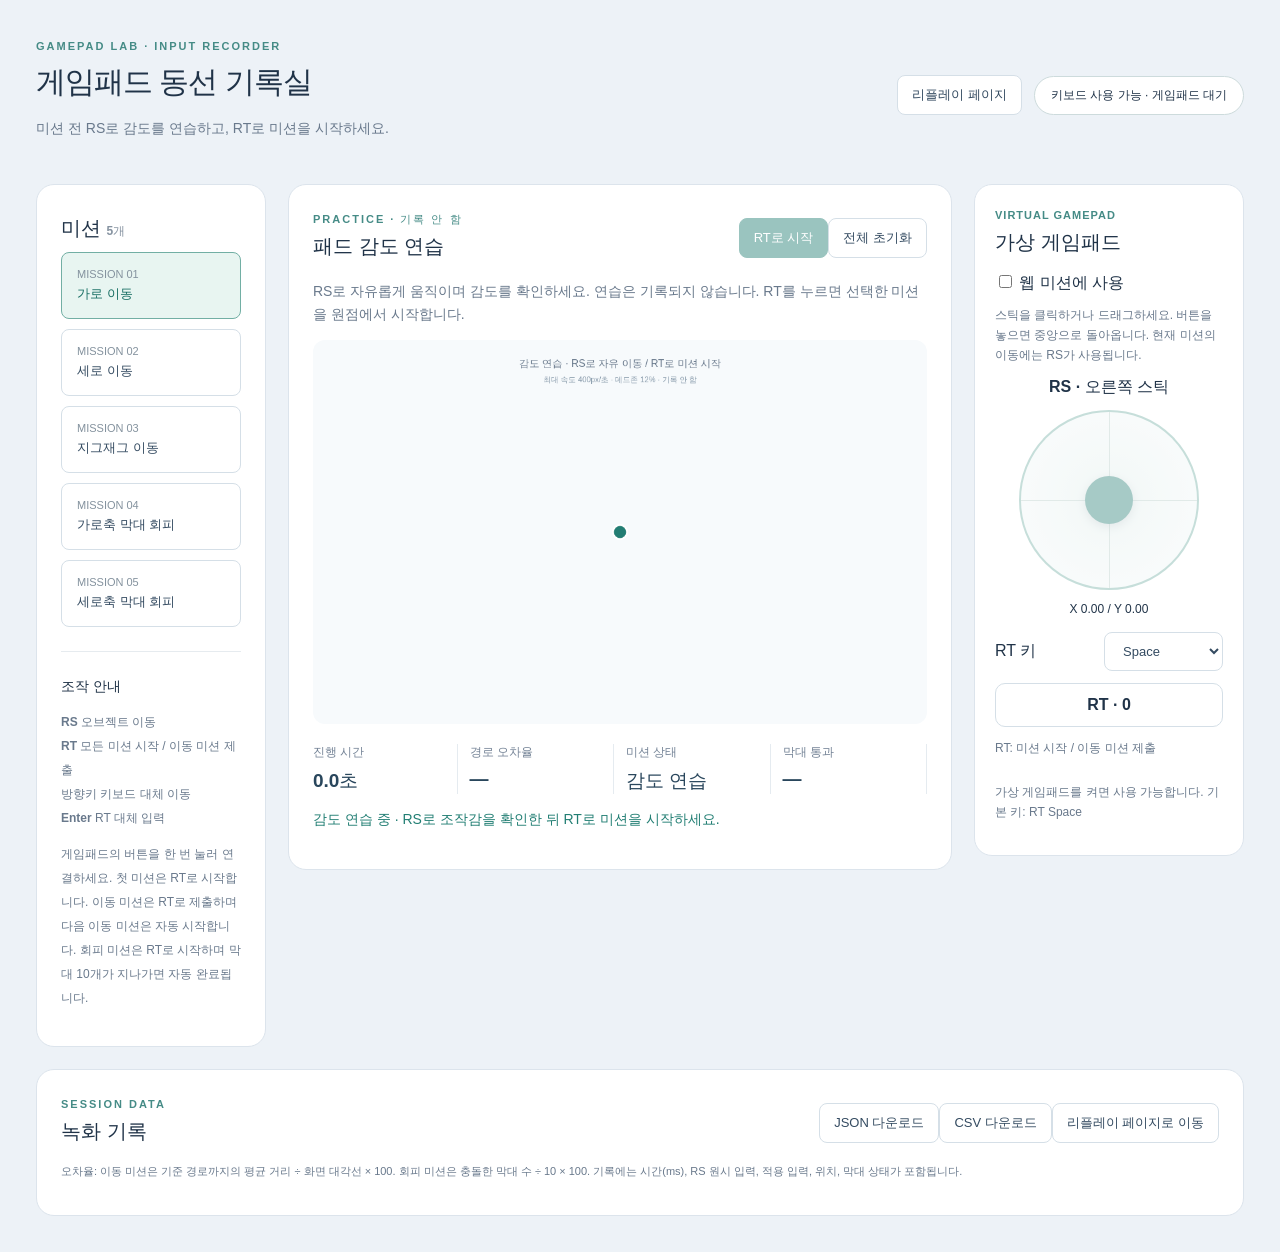
==== index.html @ 63eb8545 "Add web gamepad mission recorder and input replay" ====
<!doctype html>
<html lang="ko"><head><meta charset="UTF-8"><meta name="viewport" content="width=device-width,initial-scale=1"><title>게임패드 동선 기록실</title><link rel="stylesheet" href="style.css"></head>
<body><main><header><div><span class="eyebrow">GAMEPAD LAB · INPUT RECORDER</span><h1>게임패드 동선 기록실</h1><p>미션 전 RS로 감도를 연습하고, RT로 미션을 시작하세요.</p></div><div class="header-actions"><a class="button" href="replay.html">리플레이 페이지</a><span id="connection" class="badge">게임패드 연결 대기</span></div></header>
<div class="layout"><aside><h2>미션 <small>5개</small></h2><div id="missions"></div><div class="instructions"><h3>조작 안내</h3><p><b>RS</b> 오브젝트 이동<br><b>RT</b> 모든 미션 시작 / 이동 미션 제출<br><b>방향키</b> 키보드 대체 이동<br><b>Enter</b> RT 대체 입력</p><p>게임패드의 버튼을 한 번 눌러 연결하세요. 첫 미션은 RT로 시작합니다. 이동 미션은 RT로 제출하며 다음 이동 미션은 자동 시작합니다. 회피 미션은 RT로 시작하며 막대 10개가 지나가면 자동 완료됩니다.</p></div></aside>
<section class="workspace"><div class="toolbar"><div><span id="mode" class="eyebrow">LIVE SESSION</span><h2 id="title">가로 이동</h2></div><div><button id="start" class="primary" disabled>RT로 시작</button><button id="reset">전체 초기화</button></div></div><p id="description"></p><canvas id="canvas" width="960" height="600" aria-label="미션 조작 화면"></canvas><div class="stats"><div>진행 시간<strong id="elapsed">0.0초</strong></div><div>경로 오차율<strong id="error">—</strong></div><div>미션 상태<strong id="status">시작 대기</strong></div><div>막대 통과<strong id="bars">—</strong></div></div><p id="notice" role="status">RT를 누르면 원점에서 미션과 기록이 시작됩니다.</p></section><section class="virtual-panel"><div class="toolbar"><div><span class="eyebrow">VIRTUAL GAMEPAD</span><h2>가상 게임패드</h2></div><label><input id="virtualEnabled" type="checkbox"> 웹 미션에 사용</label></div><p>스틱을 클릭하거나 드래그하세요. 버튼을 놓으면 중앙으로 돌아옵니다. 현재 미션의 이동에는 RS가 사용됩니다.</p><div class="virtual-controls"><div class="trigger-group"><label>RT 키 <select id="rtKey" aria-label="RT 키"></select></label><div id="rtIndicator" class="trigger-indicator">RT · 0</div><p>RT: 미션 시작 / 이동 미션 제출</p></div><div class="stick-group"><strong>RS · 오른쪽 스틱</strong><div id="rsStick" class="stick" aria-label="오른쪽 스틱"><span class="stick-knob"></span></div><output id="rsValue">X 0.00 / Y 0.00</output></div></div><p id="virtualHint" role="status">가상 게임패드를 켜면 사용 가능합니다. 기본 키: RT Space</p></section></div>
<section id="completion" class="results completion" hidden><h2>전체 미션 녹화 완료</h2><p>완료된 기록을 저장하거나 입력과 동선을 리플레이하세요.</p><button id="downloadCompleted" class="primary">즉시 JSON 다운로드</button> <button id="replayCompleted">리플레이 페이지로 이동</button></section><section class="results"><div class="toolbar"><div><span class="eyebrow">SESSION DATA</span><h2>녹화 기록</h2></div><div><button id="download">JSON 다운로드</button><button id="csv">CSV 다운로드</button><button id="openReplay">리플레이 페이지로 이동</button></div></div><div id="resultList"></div><p class="footnote">오차율: 이동 미션은 기준 경로까지의 평균 거리 ÷ 화면 대각선 × 100. 회피 미션은 충돌한 막대 수 ÷ 10 × 100. 기록에는 시간(ms), RS 원시 입력, 적용 입력, 위치, 막대 상태가 포함됩니다.</p></section></main><script src="virtual-gamepad.js"></script><script src="gamepad-core.js"></script><script src="mission-renderer.js"></script><script src="session-store.js"></script><script src="app.js"></script></body></html>
---- style.css ----
:root{font-family:Inter,'Segoe UI',sans-serif;color:#203348;background:#edf2f7;font-synthesis:none}*{box-sizing:border-box}body{margin:0}main{max-width:1400px;margin:auto;padding:36px}header,.toolbar{display:flex;align-items:center;justify-content:space-between;gap:18px}header{margin-bottom:30px}h1{font-size:30px;letter-spacing:-1px;margin:8px 0}h2{font-size:20px;margin:6px 0}h3{font-size:14px}p{color:#69798c;line-height:1.65;font-size:14px}.eyebrow{font-size:11px;font-weight:700;letter-spacing:2px;color:#458b86}.badge{border:1px solid #cddbdc;border-radius:24px;padding:10px 16px;font-size:12px;background:white}.layout{display:grid;grid-template-columns:250px 1fr;gap:22px}aside,.workspace,.results{background:white;border:1px solid #dce4ec;border-radius:18px;padding:24px}small{font-size:12px;color:#8592a0}button,.button,select{border:1px solid #d5dfe7;background:white;color:#344b61;padding:10px 14px;border-radius:8px;cursor:pointer;font:inherit;font-size:13px;display:inline-block}button:hover,.button:hover{background:#eff6f5}button:disabled{opacity:.45;cursor:default}.primary{background:#217e73;color:white;border-color:#217e73}.mission{display:block;width:100%;text-align:left;margin-top:10px;padding:15px}.mission.active{background:#e8f5f1;border-color:#72afa4;color:#176e63}.mission span{display:block;font-size:11px;color:#84929e;margin-bottom:5px}.instructions{border-top:1px solid #e6ebef;margin-top:24px;padding-top:12px}.instructions p{font-size:12px;line-height:2}canvas{width:100%;display:block;border-radius:12px;background:#f7fafc;touch-action:none}.stats{display:grid;grid-template-columns:repeat(4,1fr);gap:12px;margin-top:20px}.stats div{font-size:12px;color:#748396;border-right:1px solid #e5ebf0}.stats strong{display:block;margin-top:7px;font-size:19px;color:#29465c}#notice{min-height:23px;color:#217e73}.results{margin-top:22px}.player{display:flex;align-items:center;gap:8px;flex-wrap:wrap;border-top:1px solid #e5ebf0;padding-top:20px;margin-top:16px}#seek{flex:1;min-width:130px;accent-color:#217e73}output{font-size:12px;min-width:105px}.result{display:flex;gap:18px;justify-content:space-between;padding:12px 0;border-bottom:1px solid #edf1f5;font-size:13px}.footnote{font-size:11px}button:focus-visible,.button:focus-visible{outline:3px solid #7ec8ba}@media(max-width:850px){main{padding:16px}.layout{grid-template-columns:1fr}#missions{display:flex;gap:6px;flex-wrap:wrap}.mission{width:auto;flex:1;min-width:125px}.instructions{display:none}header,.toolbar{flex-wrap:wrap}.stats strong{font-size:15px}.workspace{padding:16px}h1{font-size:25px}}
.virtual-panel{margin-top:22px;background:white;border:1px solid #dce4ec;border-radius:18px;padding:24px}.virtual-controls{display:flex;justify-content:center;align-items:center;gap:60px;flex-wrap:wrap}.stick-group{text-align:center}.stick{position:relative;width:180px;height:180px;margin:16px auto;border:2px solid #72afa4;border-radius:50%;background:radial-gradient(circle,#e0eeeb,#f7fafc);touch-action:none;cursor:crosshair;user-select:none}.stick:before,.stick:after{content:'';position:absolute;background:#b5ccc8}.stick:before{width:1px;height:100%;left:50%}.stick:after{height:1px;width:100%;top:50%}.stick-knob{position:absolute;left:calc(50% - 24px);top:calc(50% - 24px);width:48px;height:48px;border-radius:50%;background:#237d73;box-shadow:0 3px 10px #20334833;z-index:1;pointer-events:none}.stick.disabled{opacity:.4;cursor:default}.trigger-indicator{padding:18px;margin-top:12px;border:1px solid #d5dfe7;border-radius:10px;text-align:center;font-weight:700}.trigger-indicator.pressed{background:#217e73;color:white}.virtual-panel input{accent-color:#217e73}.stick-group output{display:block}
/* Keep virtual controls beside the mission while scrolling. */
main{max-width:1760px}.layout{grid-template-columns:230px minmax(0,1fr) 270px;align-items:start}.workspace{min-width:0}.virtual-panel{margin-top:0;position:sticky;top:20px;padding:20px}.virtual-panel .toolbar{align-items:flex-start;flex-direction:column;gap:10px}.virtual-panel .virtual-controls{flex-direction:column-reverse;gap:16px}.virtual-panel .trigger-group{width:100%}.virtual-panel .trigger-group label{display:flex;align-items:center;justify-content:space-between;gap:12px}.virtual-panel p{font-size:12px}.virtual-panel .stick{margin:12px auto}.virtual-panel .trigger-indicator{padding:12px}.virtual-panel .eyebrow{letter-spacing:1px}@media(max-width:1150px){main{padding:20px}.layout{grid-template-columns:minmax(0,1fr) 250px}.layout>aside{grid-column:1 / -1}#missions{display:flex;gap:6px;flex-wrap:wrap}.mission{width:auto;flex:1;min-width:125px}.instructions{display:none}}@media(max-width:760px){main{padding:16px}.layout{grid-template-columns:minmax(0,1fr)}.virtual-panel{position:static}.virtual-panel .virtual-controls{flex-direction:row;gap:24px}.virtual-panel .trigger-group{width:auto}.virtual-panel .toolbar{flex-direction:row;align-items:center}}
[hidden]{display:none!important}.completion{border-color:#72afa4;background:#e8f5f1}.button{text-decoration:none}.replay-page .layout{grid-template-columns:minmax(0,1fr) 270px}.replay-stick{cursor:default}.replay-page main{max-width:1450px}@media(max-width:760px){.replay-page .layout{grid-template-columns:minmax(0,1fr)}}
.stick:before{top:0}.stick:after{left:0}

.header-actions{display:flex;align-items:center;gap:12px;flex-wrap:wrap}
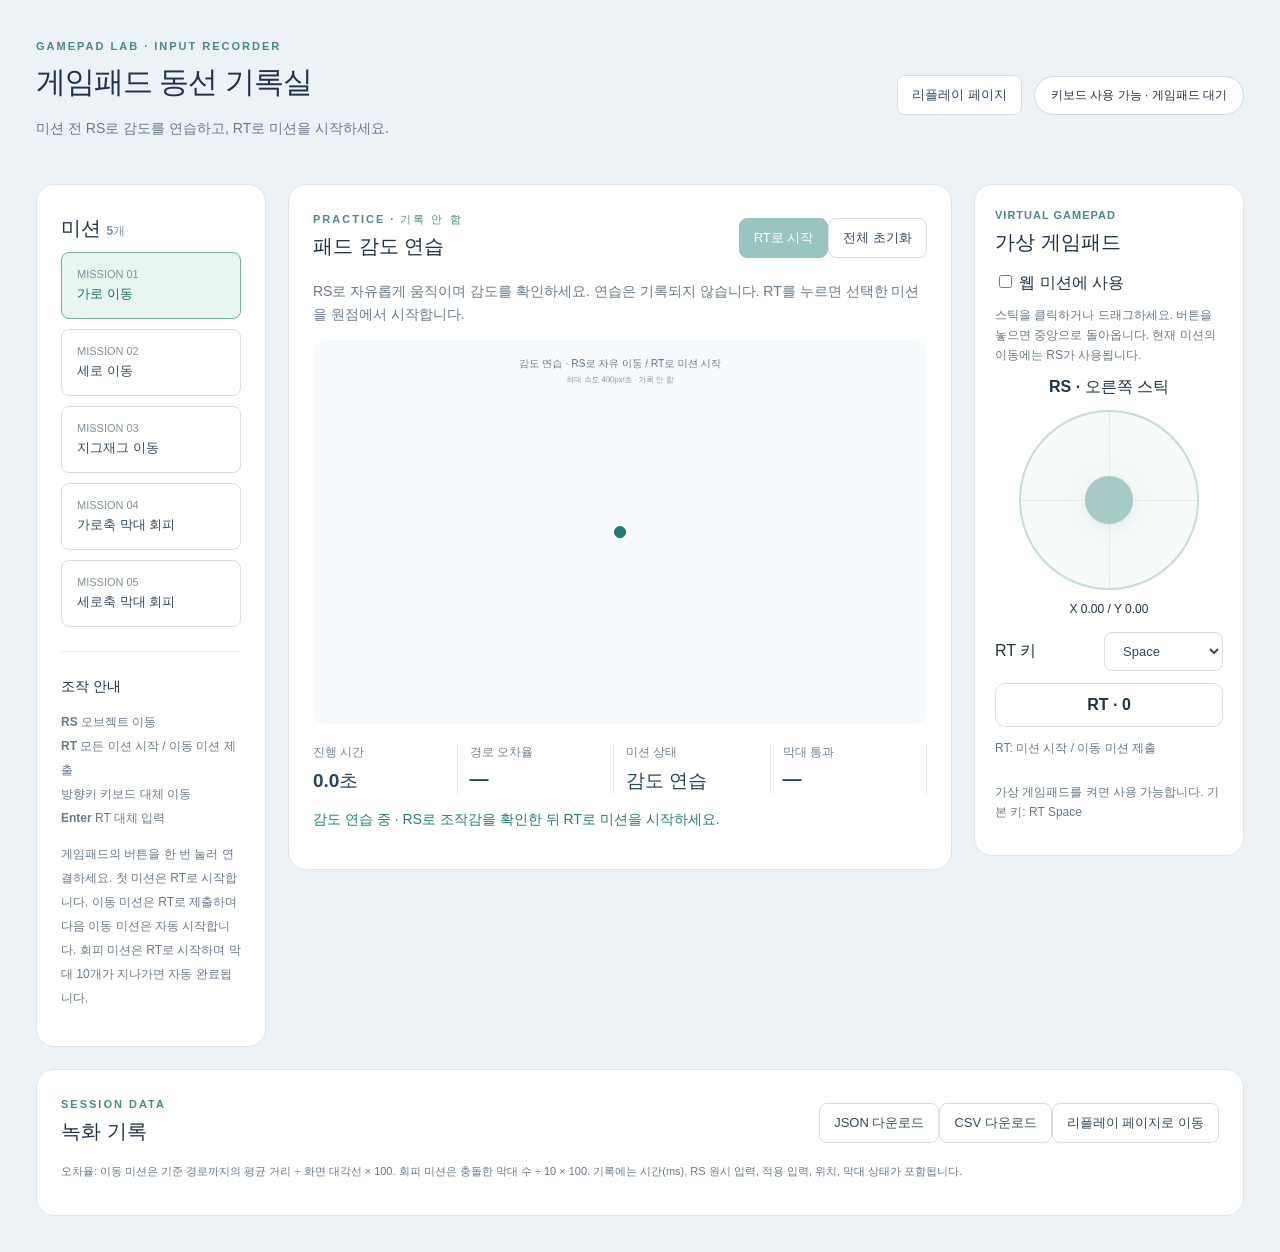
==== commit c4bfb8a9: "Refresh script cache after removing deadzone" ====
--- a/index.html
+++ b/index.html
@@ -3,4 +3,4 @@
 <body><main><header><div><span class="eyebrow">GAMEPAD LAB · INPUT RECORDER</span><h1>게임패드 동선 기록실</h1><p>미션 전 RS로 감도를 연습하고, RT로 미션을 시작하세요.</p></div><div class="header-actions"><a class="button" href="replay.html">리플레이 페이지</a><span id="connection" class="badge">게임패드 연결 대기</span></div></header>
 <div class="layout"><aside><h2>미션 <small>5개</small></h2><div id="missions"></div><div class="instructions"><h3>조작 안내</h3><p><b>RS</b> 오브젝트 이동<br><b>RT</b> 모든 미션 시작 / 이동 미션 제출<br><b>방향키</b> 키보드 대체 이동<br><b>Enter</b> RT 대체 입력</p><p>게임패드의 버튼을 한 번 눌러 연결하세요. 첫 미션은 RT로 시작합니다. 이동 미션은 RT로 제출하며 다음 이동 미션은 자동 시작합니다. 회피 미션은 RT로 시작하며 막대 10개가 지나가면 자동 완료됩니다.</p></div></aside>
 <section class="workspace"><div class="toolbar"><div><span id="mode" class="eyebrow">LIVE SESSION</span><h2 id="title">가로 이동</h2></div><div><button id="start" class="primary" disabled>RT로 시작</button><button id="reset">전체 초기화</button></div></div><p id="description"></p><canvas id="canvas" width="960" height="600" aria-label="미션 조작 화면"></canvas><div class="stats"><div>진행 시간<strong id="elapsed">0.0초</strong></div><div>경로 오차율<strong id="error">—</strong></div><div>미션 상태<strong id="status">시작 대기</strong></div><div>막대 통과<strong id="bars">—</strong></div></div><p id="notice" role="status">RT를 누르면 원점에서 미션과 기록이 시작됩니다.</p></section><section class="virtual-panel"><div class="toolbar"><div><span class="eyebrow">VIRTUAL GAMEPAD</span><h2>가상 게임패드</h2></div><label><input id="virtualEnabled" type="checkbox"> 웹 미션에 사용</label></div><p>스틱을 클릭하거나 드래그하세요. 버튼을 놓으면 중앙으로 돌아옵니다. 현재 미션의 이동에는 RS가 사용됩니다.</p><div class="virtual-controls"><div class="trigger-group"><label>RT 키 <select id="rtKey" aria-label="RT 키"></select></label><div id="rtIndicator" class="trigger-indicator">RT · 0</div><p>RT: 미션 시작 / 이동 미션 제출</p></div><div class="stick-group"><strong>RS · 오른쪽 스틱</strong><div id="rsStick" class="stick" aria-label="오른쪽 스틱"><span class="stick-knob"></span></div><output id="rsValue">X 0.00 / Y 0.00</output></div></div><p id="virtualHint" role="status">가상 게임패드를 켜면 사용 가능합니다. 기본 키: RT Space</p></section></div>
-<section id="completion" class="results completion" hidden><h2>전체 미션 녹화 완료</h2><p>완료된 기록을 저장하거나 입력과 동선을 리플레이하세요.</p><button id="downloadCompleted" class="primary">즉시 JSON 다운로드</button> <button id="replayCompleted">리플레이 페이지로 이동</button></section><section class="results"><div class="toolbar"><div><span class="eyebrow">SESSION DATA</span><h2>녹화 기록</h2></div><div><button id="download">JSON 다운로드</button><button id="csv">CSV 다운로드</button><button id="openReplay">리플레이 페이지로 이동</button></div></div><div id="resultList"></div><p class="footnote">오차율: 이동 미션은 기준 경로까지의 평균 거리 ÷ 화면 대각선 × 100. 회피 미션은 충돌한 막대 수 ÷ 10 × 100. 기록에는 시간(ms), RS 원시 입력, 적용 입력, 위치, 막대 상태가 포함됩니다.</p></section></main><script src="virtual-gamepad.js"></script><script src="gamepad-core.js"></script><script src="mission-renderer.js"></script><script src="session-store.js"></script><script src="app.js"></script></body></html>
+<section id="completion" class="results completion" hidden><h2>전체 미션 녹화 완료</h2><p>완료된 기록을 저장하거나 입력과 동선을 리플레이하세요.</p><button id="downloadCompleted" class="primary">즉시 JSON 다운로드</button> <button id="replayCompleted">리플레이 페이지로 이동</button></section><section class="results"><div class="toolbar"><div><span class="eyebrow">SESSION DATA</span><h2>녹화 기록</h2></div><div><button id="download">JSON 다운로드</button><button id="csv">CSV 다운로드</button><button id="openReplay">리플레이 페이지로 이동</button></div></div><div id="resultList"></div><p class="footnote">오차율: 이동 미션은 기준 경로까지의 평균 거리 ÷ 화면 대각선 × 100. 회피 미션은 충돌한 막대 수 ÷ 10 × 100. 기록에는 시간(ms), RS 원시 입력, 적용 입력, 위치, 막대 상태가 포함됩니다.</p></section></main><script src="virtual-gamepad.js"></script><script src="gamepad-core.js?v=790240b"></script><script src="mission-renderer.js"></script><script src="session-store.js"></script><script src="app.js?v=790240b"></script></body></html>
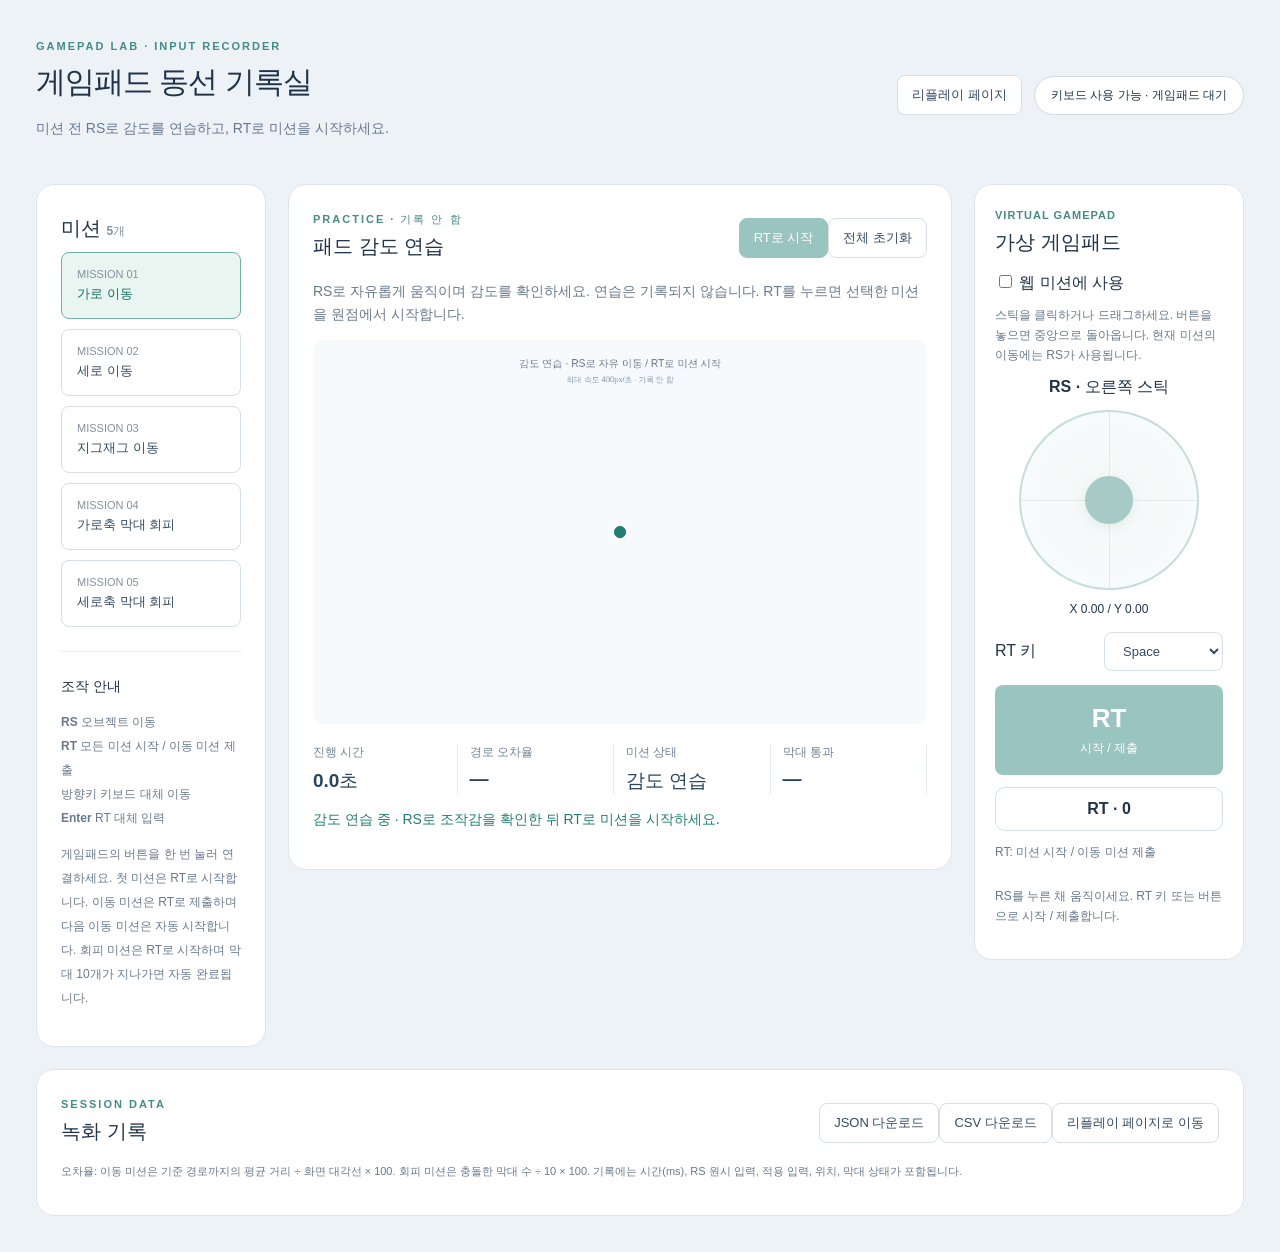
==== commit ffb4d6c5: "Add mobile mission layout and multitouch gamepad controls" ====
--- a/index.html
+++ b/index.html
@@ -1,6 +1,6 @@
 <!doctype html>
-<html lang="ko"><head><meta charset="UTF-8"><meta name="viewport" content="width=device-width,initial-scale=1"><title>게임패드 동선 기록실</title><link rel="stylesheet" href="style.css"></head>
+<html lang="ko"><head><meta charset="UTF-8"><meta name="viewport" content="width=device-width,initial-scale=1,viewport-fit=cover"><title>게임패드 동선 기록실</title><link rel="stylesheet" href="style.css?v=mobile-20261006"></head>
 <body><main><header><div><span class="eyebrow">GAMEPAD LAB · INPUT RECORDER</span><h1>게임패드 동선 기록실</h1><p>미션 전 RS로 감도를 연습하고, RT로 미션을 시작하세요.</p></div><div class="header-actions"><a class="button" href="replay.html">리플레이 페이지</a><span id="connection" class="badge">게임패드 연결 대기</span></div></header>
 <div class="layout"><aside><h2>미션 <small>5개</small></h2><div id="missions"></div><div class="instructions"><h3>조작 안내</h3><p><b>RS</b> 오브젝트 이동<br><b>RT</b> 모든 미션 시작 / 이동 미션 제출<br><b>방향키</b> 키보드 대체 이동<br><b>Enter</b> RT 대체 입력</p><p>게임패드의 버튼을 한 번 눌러 연결하세요. 첫 미션은 RT로 시작합니다. 이동 미션은 RT로 제출하며 다음 이동 미션은 자동 시작합니다. 회피 미션은 RT로 시작하며 막대 10개가 지나가면 자동 완료됩니다.</p></div></aside>
-<section class="workspace"><div class="toolbar"><div><span id="mode" class="eyebrow">LIVE SESSION</span><h2 id="title">가로 이동</h2></div><div><button id="start" class="primary" disabled>RT로 시작</button><button id="reset">전체 초기화</button></div></div><p id="description"></p><canvas id="canvas" width="960" height="600" aria-label="미션 조작 화면"></canvas><div class="stats"><div>진행 시간<strong id="elapsed">0.0초</strong></div><div>경로 오차율<strong id="error">—</strong></div><div>미션 상태<strong id="status">시작 대기</strong></div><div>막대 통과<strong id="bars">—</strong></div></div><p id="notice" role="status">RT를 누르면 원점에서 미션과 기록이 시작됩니다.</p></section><section class="virtual-panel"><div class="toolbar"><div><span class="eyebrow">VIRTUAL GAMEPAD</span><h2>가상 게임패드</h2></div><label><input id="virtualEnabled" type="checkbox"> 웹 미션에 사용</label></div><p>스틱을 클릭하거나 드래그하세요. 버튼을 놓으면 중앙으로 돌아옵니다. 현재 미션의 이동에는 RS가 사용됩니다.</p><div class="virtual-controls"><div class="trigger-group"><label>RT 키 <select id="rtKey" aria-label="RT 키"></select></label><div id="rtIndicator" class="trigger-indicator">RT · 0</div><p>RT: 미션 시작 / 이동 미션 제출</p></div><div class="stick-group"><strong>RS · 오른쪽 스틱</strong><div id="rsStick" class="stick" aria-label="오른쪽 스틱"><span class="stick-knob"></span></div><output id="rsValue">X 0.00 / Y 0.00</output></div></div><p id="virtualHint" role="status">가상 게임패드를 켜면 사용 가능합니다. 기본 키: RT Space</p></section></div>
-<section id="completion" class="results completion" hidden><h2>전체 미션 녹화 완료</h2><p>완료된 기록을 저장하거나 입력과 동선을 리플레이하세요.</p><button id="downloadCompleted" class="primary">즉시 JSON 다운로드</button> <button id="replayCompleted">리플레이 페이지로 이동</button></section><section class="results"><div class="toolbar"><div><span class="eyebrow">SESSION DATA</span><h2>녹화 기록</h2></div><div><button id="download">JSON 다운로드</button><button id="csv">CSV 다운로드</button><button id="openReplay">리플레이 페이지로 이동</button></div></div><div id="resultList"></div><p class="footnote">오차율: 이동 미션은 기준 경로까지의 평균 거리 ÷ 화면 대각선 × 100. 회피 미션은 충돌한 막대 수 ÷ 10 × 100. 기록에는 시간(ms), RS 원시 입력, 적용 입력, 위치, 막대 상태가 포함됩니다.</p></section></main><script src="virtual-gamepad.js"></script><script src="gamepad-core.js?v=790240b"></script><script src="mission-renderer.js"></script><script src="session-store.js"></script><script src="app.js?v=790240b"></script></body></html>
+<section class="workspace"><div class="toolbar"><div><span id="mode" class="eyebrow">LIVE SESSION</span><h2 id="title">가로 이동</h2></div><div><button id="start" class="primary" disabled>RT로 시작</button><button id="reset">전체 초기화</button></div></div><p id="description"></p><canvas id="canvas" width="960" height="600" aria-label="미션 조작 화면"></canvas><div class="stats"><div>진행 시간<strong id="elapsed">0.0초</strong></div><div>경로 오차율<strong id="error">—</strong></div><div>미션 상태<strong id="status">시작 대기</strong></div><div>막대 통과<strong id="bars">—</strong></div></div><p id="notice" role="status">RT를 누르면 원점에서 미션과 기록이 시작됩니다.</p></section><section class="virtual-panel"><div class="toolbar"><div><span class="eyebrow">VIRTUAL GAMEPAD</span><h2>가상 게임패드</h2></div><label><input id="virtualEnabled" type="checkbox"> 웹 미션에 사용</label></div><p>스틱을 클릭하거나 드래그하세요. 버튼을 놓으면 중앙으로 돌아옵니다. 현재 미션의 이동에는 RS가 사용됩니다.</p><div class="virtual-controls"><div class="trigger-group"><label>RT 키 <select id="rtKey" aria-label="RT 키"></select></label><button id="rtTouch" class="rt-touch" type="button" aria-label="RT 터치 버튼" aria-pressed="false">RT<span>시작 / 제출</span></button><div id="rtIndicator" class="trigger-indicator">RT · 0</div><p>RT: 미션 시작 / 이동 미션 제출</p></div><div class="stick-group"><strong>RS · 오른쪽 스틱</strong><div id="rsStick" class="stick" aria-label="오른쪽 스틱"><span class="stick-knob"></span></div><output id="rsValue">X 0.00 / Y 0.00</output></div></div><p id="virtualHint" role="status">가상 게임패드를 켜면 사용 가능합니다. 기본 키: RT Space</p></section></div>
+<section id="completion" class="results completion" hidden><h2>전체 미션 녹화 완료</h2><p>완료된 기록을 저장하거나 입력과 동선을 리플레이하세요.</p><button id="downloadCompleted" class="primary">즉시 JSON 다운로드</button> <button id="replayCompleted">리플레이 페이지로 이동</button></section><section class="results"><div class="toolbar"><div><span class="eyebrow">SESSION DATA</span><h2>녹화 기록</h2></div><div><button id="download">JSON 다운로드</button><button id="csv">CSV 다운로드</button><button id="openReplay">리플레이 페이지로 이동</button></div></div><div id="resultList"></div><p class="footnote">오차율: 이동 미션은 기준 경로까지의 평균 거리 ÷ 화면 대각선 × 100. 회피 미션은 충돌한 막대 수 ÷ 10 × 100. 기록에는 시간(ms), RS 원시 입력, 적용 입력, 위치, 막대 상태가 포함됩니다.</p></section></main><script src="virtual-gamepad.js?v=mobile-20261006"></script><script src="gamepad-core.js?v=790240b"></script><script src="mission-renderer.js"></script><script src="session-store.js"></script><script src="app.js?v=790240b"></script></body></html>
--- a/style.css
+++ b/style.css
@@ -6,3 +6,5 @@
 .stick:before{top:0}.stick:after{left:0}
 
 .header-actions{display:flex;align-items:center;gap:12px;flex-wrap:wrap}
+/* Touch controls stay within thumb reach, below the mission. */
+.rt-touch{display:block;width:100%;min-height:90px;margin-top:14px;background:#217e73;color:white;border:0;font-size:26px;font-weight:700;touch-action:none;user-select:none;-webkit-user-select:none}.rt-touch span{display:block;font-size:12px;font-weight:400;margin-top:6px}.rt-touch.pressed{background:#14584f;box-shadow:inset 0 3px 10px #0004}.mobile-controls main{padding:10px 10px calc(230px + env(safe-area-inset-bottom))}.mobile-controls header{margin-bottom:10px;gap:6px}.mobile-controls h1{font-size:20px;margin:4px 0}.mobile-controls header .eyebrow,.mobile-controls header p,.mobile-controls .badge{display:none}.mobile-controls .header-actions{gap:6px}.mobile-controls .header-actions .button{padding:8px;font-size:11px}.mobile-controls .layout{display:flex;flex-direction:column;gap:10px}.mobile-controls .workspace{order:0;width:100%;padding:12px}.mobile-controls .workspace .toolbar{gap:6px;flex-wrap:nowrap}.mobile-controls .workspace h2{font-size:17px}.mobile-controls #start{display:none}.mobile-controls #reset{padding:8px;font-size:11px}.mobile-controls #description{font-size:12px;margin:6px 0}.mobile-controls .stats{gap:6px;margin-top:10px}.mobile-controls .stats div{font-size:10px}.mobile-controls .stats strong{font-size:13px;margin-top:4px}.mobile-controls #notice{font-size:12px;margin:8px 0 0}.mobile-controls .layout>aside{order:1;width:100%;padding:10px}.mobile-controls aside h2{display:none}.mobile-controls #missions{flex-wrap:nowrap;overflow-x:auto;gap:6px}.mobile-controls .mission{flex:0 0 auto;min-width:100px;margin:0;padding:8px;font-size:11px}.mobile-controls .mission span{font-size:9px}.mobile-controls .instructions{display:none}.mobile-controls .virtual-panel{position:fixed;z-index:20;bottom:0;left:0;right:0;top:auto;border-radius:18px 18px 0 0;padding:10px 18px calc(10px + env(safe-area-inset-bottom));box-shadow:0 -4px 18px #20334820}.mobile-controls .virtual-panel>.toolbar,.mobile-controls .virtual-panel>p,.mobile-controls .trigger-group>label,.mobile-controls .trigger-group>p,.mobile-controls #rtIndicator,.mobile-controls #rsValue{display:none}.mobile-controls .virtual-panel .virtual-controls{flex-direction:row;flex-wrap:nowrap;justify-content:space-around;gap:24px;align-items:center}.mobile-controls .stick-group{order:0}.mobile-controls .stick-group strong{font-size:12px}.mobile-controls .virtual-panel .stick{width:150px;height:150px;margin:6px auto 0}.mobile-controls .trigger-group{order:1;width:125px;flex:0 1 125px}.mobile-controls .rt-touch{margin:0;min-height:110px;border-radius:24px;font-size:32px}.mobile-controls .results{padding:12px}.mobile-controls .results h2{font-size:17px}.mobile-controls .results .toolbar{gap:8px}.mobile-controls .results button{margin-bottom:6px}@media(max-height:500px) and (orientation:landscape){.mobile-controls main{padding-bottom:calc(155px + env(safe-area-inset-bottom))}.mobile-controls .virtual-panel .stick{width:110px;height:110px}.mobile-controls .rt-touch{min-height:88px}.mobile-controls canvas{max-height:calc(100dvh - 275px);object-fit:contain}}
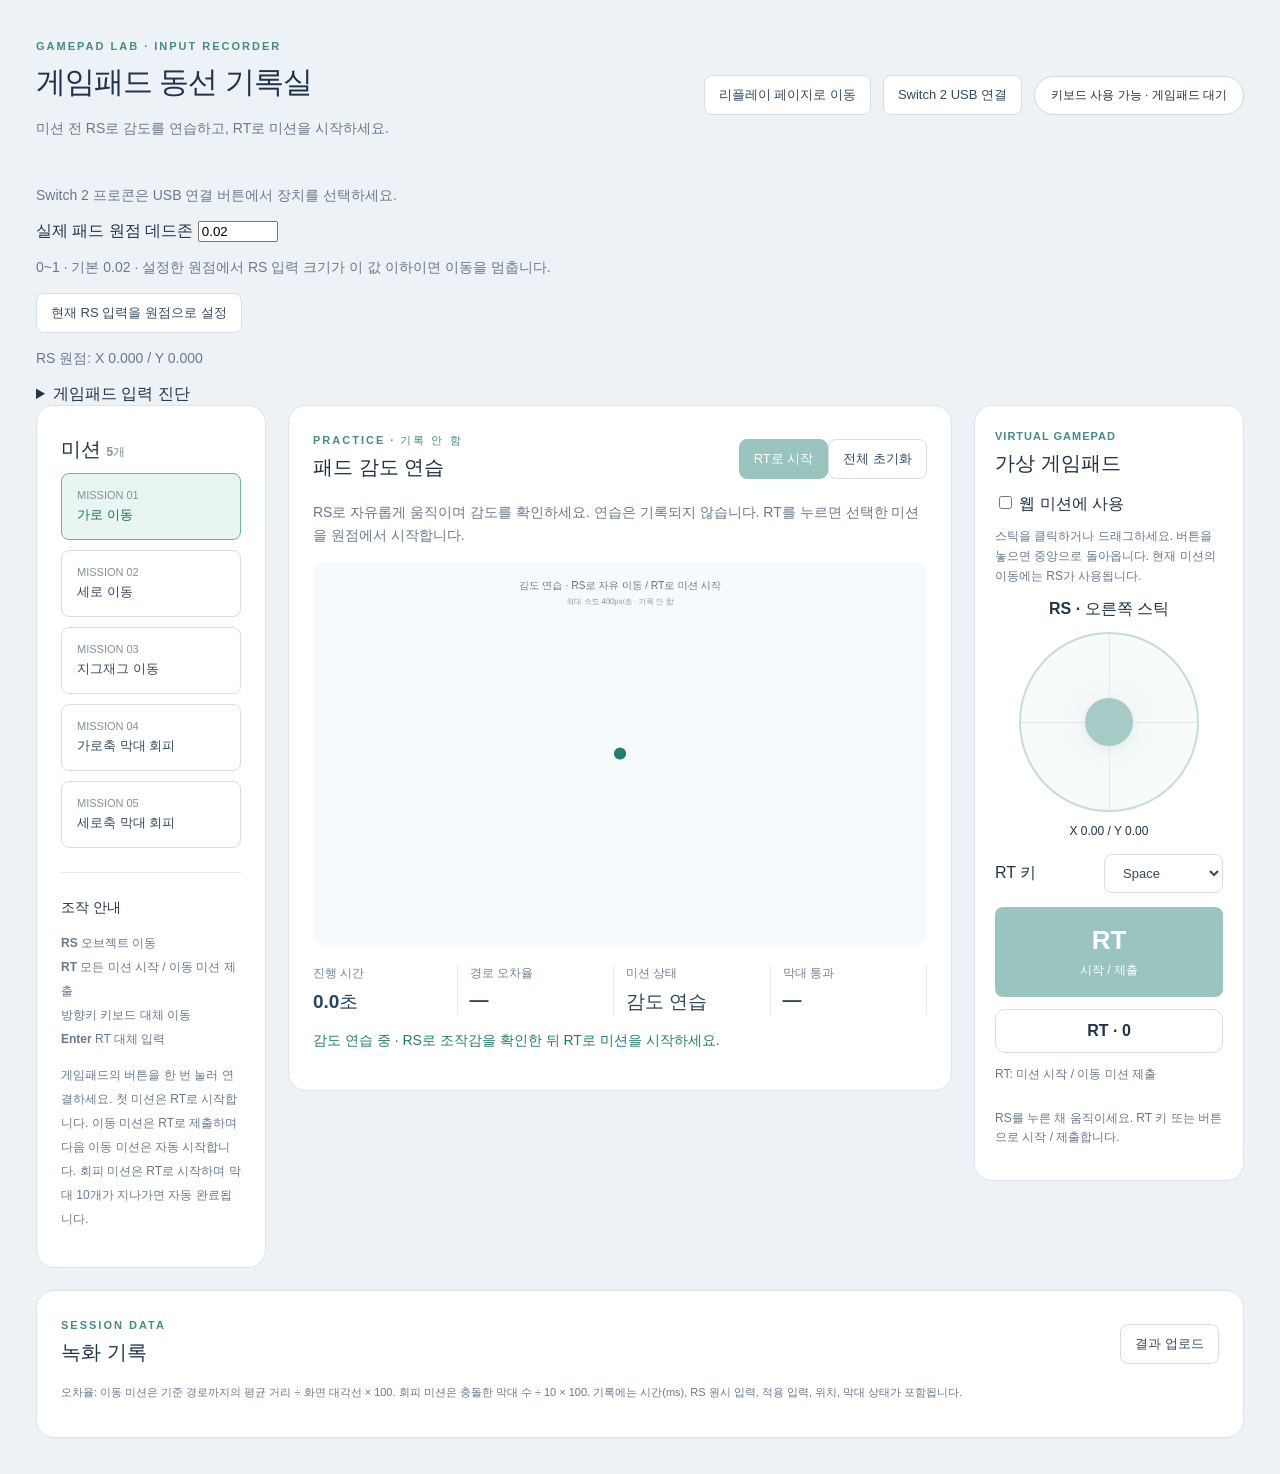
==== commit c474ec06: "Support Switch 2 USB input, origin-aware replay, and result downloads" ====
--- a/index.html
+++ b/index.html
@@ -1,6 +1,6 @@
 <!doctype html>
 <html lang="ko"><head><meta charset="UTF-8"><meta name="viewport" content="width=device-width,initial-scale=1,viewport-fit=cover"><title>게임패드 동선 기록실</title><link rel="stylesheet" href="style.css?v=mobile-20261006"></head>
-<body><main><header><div><span class="eyebrow">GAMEPAD LAB · INPUT RECORDER</span><h1>게임패드 동선 기록실</h1><p>미션 전 RS로 감도를 연습하고, RT로 미션을 시작하세요.</p></div><div class="header-actions"><a class="button" href="replay.html">리플레이 페이지</a><span id="connection" class="badge">게임패드 연결 대기</span></div></header>
-<div class="layout"><aside><h2>미션 <small>5개</small></h2><div id="missions"></div><div class="instructions"><h3>조작 안내</h3><p><b>RS</b> 오브젝트 이동<br><b>RT</b> 모든 미션 시작 / 이동 미션 제출<br><b>방향키</b> 키보드 대체 이동<br><b>Enter</b> RT 대체 입력</p><p>게임패드의 버튼을 한 번 눌러 연결하세요. 첫 미션은 RT로 시작합니다. 이동 미션은 RT로 제출하며 다음 이동 미션은 자동 시작합니다. 회피 미션은 RT로 시작하며 막대 10개가 지나가면 자동 완료됩니다.</p></div></aside>
+<body><main><header><div><span class="eyebrow">GAMEPAD LAB · INPUT RECORDER</span><h1>게임패드 동선 기록실</h1><p>미션 전 RS로 감도를 연습하고, RT로 미션을 시작하세요.</p></div><div class="header-actions"><a id="openReplay" class="button" href="replay.html">리플레이 페이지로 이동</a><button id="connectSwitch2" type="button">Switch 2 USB 연결</button><span id="connection" class="badge">게임패드 연결 대기</span></div></header>
+<p id="usbStatus" role="status">Switch 2 프로콘은 USB 연결 버튼에서 장치를 선택하세요.</p><label>실제 패드 원점 데드존 <input id="padDeadzone" type="number" min="0" max="1" step="0.005" value="0.02" style="width:80px" aria-describedby="deadzoneHelp"></label><p id="deadzoneHelp">0~1 · 기본 0.02 · 설정한 원점에서 RS 입력 크기가 이 값 이하이면 이동을 멈춥니다.</p><button id="setPadOrigin" type="button">현재 RS 입력을 원점으로 설정</button><p id="padOriginStatus" role="status">RS 원점: X 0.000 / Y 0.000</p><details><summary>게임패드 입력 진단</summary><pre id="padDiagnostics">입력 확인 중</pre></details><div class="layout"><aside><h2>미션 <small>5개</small></h2><div id="missions"></div><div class="instructions"><h3>조작 안내</h3><p><b>RS</b> 오브젝트 이동<br><b>RT</b> 모든 미션 시작 / 이동 미션 제출<br><b>방향키</b> 키보드 대체 이동<br><b>Enter</b> RT 대체 입력</p><p>게임패드의 버튼을 한 번 눌러 연결하세요. 첫 미션은 RT로 시작합니다. 이동 미션은 RT로 제출하며 다음 이동 미션은 자동 시작합니다. 회피 미션은 RT로 시작하며 막대 10개가 지나가면 자동 완료됩니다.</p></div></aside>
 <section class="workspace"><div class="toolbar"><div><span id="mode" class="eyebrow">LIVE SESSION</span><h2 id="title">가로 이동</h2></div><div><button id="start" class="primary" disabled>RT로 시작</button><button id="reset">전체 초기화</button></div></div><p id="description"></p><canvas id="canvas" width="960" height="600" aria-label="미션 조작 화면"></canvas><div class="stats"><div>진행 시간<strong id="elapsed">0.0초</strong></div><div>경로 오차율<strong id="error">—</strong></div><div>미션 상태<strong id="status">시작 대기</strong></div><div>막대 통과<strong id="bars">—</strong></div></div><p id="notice" role="status">RT를 누르면 원점에서 미션과 기록이 시작됩니다.</p></section><section class="virtual-panel"><div class="toolbar"><div><span class="eyebrow">VIRTUAL GAMEPAD</span><h2>가상 게임패드</h2></div><label><input id="virtualEnabled" type="checkbox"> 웹 미션에 사용</label></div><p>스틱을 클릭하거나 드래그하세요. 버튼을 놓으면 중앙으로 돌아옵니다. 현재 미션의 이동에는 RS가 사용됩니다.</p><div class="virtual-controls"><div class="trigger-group"><label>RT 키 <select id="rtKey" aria-label="RT 키"></select></label><button id="rtTouch" class="rt-touch" type="button" aria-label="RT 터치 버튼" aria-pressed="false">RT<span>시작 / 제출</span></button><div id="rtIndicator" class="trigger-indicator">RT · 0</div><p>RT: 미션 시작 / 이동 미션 제출</p></div><div class="stick-group"><strong>RS · 오른쪽 스틱</strong><div id="rsStick" class="stick" aria-label="오른쪽 스틱"><span class="stick-knob"></span></div><output id="rsValue">X 0.00 / Y 0.00</output></div></div><p id="virtualHint" role="status">가상 게임패드를 켜면 사용 가능합니다. 기본 키: RT Space</p></section></div>
-<section id="completion" class="results completion" hidden><h2>전체 미션 녹화 완료</h2><p>완료된 기록을 저장하거나 입력과 동선을 리플레이하세요.</p><button id="downloadCompleted" class="primary">즉시 JSON 다운로드</button> <button id="replayCompleted">리플레이 페이지로 이동</button></section><section class="results"><div class="toolbar"><div><span class="eyebrow">SESSION DATA</span><h2>녹화 기록</h2></div><div><button id="download">JSON 다운로드</button><button id="csv">CSV 다운로드</button><button id="openReplay">리플레이 페이지로 이동</button></div></div><div id="resultList"></div><p class="footnote">오차율: 이동 미션은 기준 경로까지의 평균 거리 ÷ 화면 대각선 × 100. 회피 미션은 충돌한 막대 수 ÷ 10 × 100. 기록에는 시간(ms), RS 원시 입력, 적용 입력, 위치, 막대 상태가 포함됩니다.</p></section></main><script src="virtual-gamepad.js?v=mobile-20261006"></script><script src="gamepad-core.js?v=790240b"></script><script src="mission-renderer.js"></script><script src="session-store.js"></script><script src="app.js?v=790240b"></script></body></html>
+<section id="completion" class="results completion" hidden><h2>전체 미션 녹화 완료</h2><p>완료된 기록을 저장하거나 입력과 동선을 리플레이하세요.</p><button id="downloadCompleted" class="primary">결과 다운로드</button> <a class="button" href="https://docs.google.com/forms/d/e/1FAIpQLSekFIb5lgihS04ABkABhHA88Qlx8CtRYdZ2k3cxjWy_Jl7UCw/viewform?usp=dialog" target="_blank" rel="noopener noreferrer">결과 업로드</a></section><section class="results"><div class="toolbar"><div><span class="eyebrow">SESSION DATA</span><h2>녹화 기록</h2></div><div><button id="download" hidden>JSON 다운로드</button><a class="button" href="https://docs.google.com/forms/d/e/1FAIpQLSekFIb5lgihS04ABkABhHA88Qlx8CtRYdZ2k3cxjWy_Jl7UCw/viewform?usp=dialog" target="_blank" rel="noopener noreferrer">결과 업로드</a></div></div><div id="resultList"></div><p class="footnote">오차율: 이동 미션은 기준 경로까지의 평균 거리 ÷ 화면 대각선 × 100. 회피 미션은 충돌한 막대 수 ÷ 10 × 100. 기록에는 시간(ms), RS 원시 입력, 적용 입력, 위치, 막대 상태가 포함됩니다.</p></section></main><script src="virtual-gamepad.js?v=mobile-20261006"></script><script src="gamepad-core.js?v=790240b"></script><script src="mission-renderer.js"></script><script src="session-store.js"></script><script src="switch2-usb.js?v=20261006"></script><script src="app.js?v=json-only-20261006"></script></body></html>
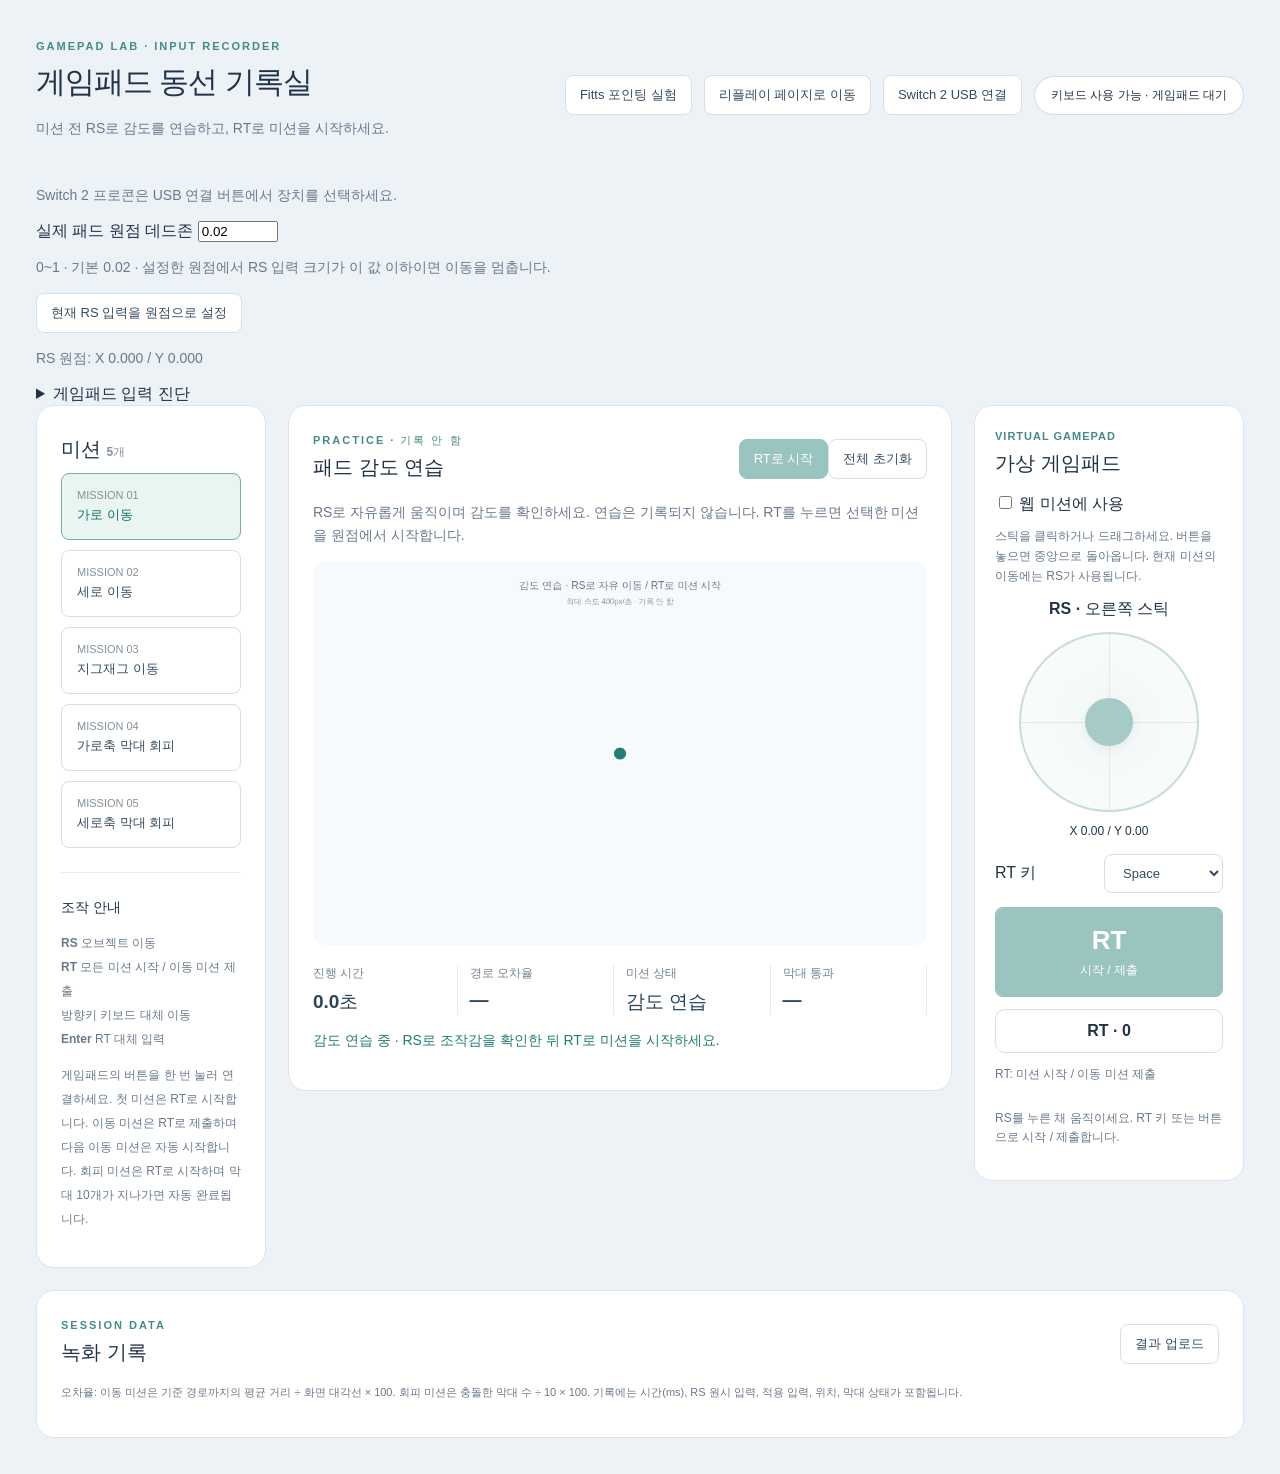
==== commit 885826ee: "Add Fitts pointing simulator with position and velocity gamepad modes" ====
--- a/index.html
+++ b/index.html
@@ -1,6 +1,6 @@
-<!doctype html>
-<html lang="ko"><head><meta charset="UTF-8"><meta name="viewport" content="width=device-width,initial-scale=1,viewport-fit=cover"><title>게임패드 동선 기록실</title><link rel="stylesheet" href="style.css?v=mobile-20261006"></head>
-<body><main><header><div><span class="eyebrow">GAMEPAD LAB · INPUT RECORDER</span><h1>게임패드 동선 기록실</h1><p>미션 전 RS로 감도를 연습하고, RT로 미션을 시작하세요.</p></div><div class="header-actions"><a id="openReplay" class="button" href="replay.html">리플레이 페이지로 이동</a><button id="connectSwitch2" type="button">Switch 2 USB 연결</button><span id="connection" class="badge">게임패드 연결 대기</span></div></header>
-<p id="usbStatus" role="status">Switch 2 프로콘은 USB 연결 버튼에서 장치를 선택하세요.</p><label>실제 패드 원점 데드존 <input id="padDeadzone" type="number" min="0" max="1" step="0.005" value="0.02" style="width:80px" aria-describedby="deadzoneHelp"></label><p id="deadzoneHelp">0~1 · 기본 0.02 · 설정한 원점에서 RS 입력 크기가 이 값 이하이면 이동을 멈춥니다.</p><button id="setPadOrigin" type="button">현재 RS 입력을 원점으로 설정</button><p id="padOriginStatus" role="status">RS 원점: X 0.000 / Y 0.000</p><details><summary>게임패드 입력 진단</summary><pre id="padDiagnostics">입력 확인 중</pre></details><div class="layout"><aside><h2>미션 <small>5개</small></h2><div id="missions"></div><div class="instructions"><h3>조작 안내</h3><p><b>RS</b> 오브젝트 이동<br><b>RT</b> 모든 미션 시작 / 이동 미션 제출<br><b>방향키</b> 키보드 대체 이동<br><b>Enter</b> RT 대체 입력</p><p>게임패드의 버튼을 한 번 눌러 연결하세요. 첫 미션은 RT로 시작합니다. 이동 미션은 RT로 제출하며 다음 이동 미션은 자동 시작합니다. 회피 미션은 RT로 시작하며 막대 10개가 지나가면 자동 완료됩니다.</p></div></aside>
-<section class="workspace"><div class="toolbar"><div><span id="mode" class="eyebrow">LIVE SESSION</span><h2 id="title">가로 이동</h2></div><div><button id="start" class="primary" disabled>RT로 시작</button><button id="reset">전체 초기화</button></div></div><p id="description"></p><canvas id="canvas" width="960" height="600" aria-label="미션 조작 화면"></canvas><div class="stats"><div>진행 시간<strong id="elapsed">0.0초</strong></div><div>경로 오차율<strong id="error">—</strong></div><div>미션 상태<strong id="status">시작 대기</strong></div><div>막대 통과<strong id="bars">—</strong></div></div><p id="notice" role="status">RT를 누르면 원점에서 미션과 기록이 시작됩니다.</p></section><section class="virtual-panel"><div class="toolbar"><div><span class="eyebrow">VIRTUAL GAMEPAD</span><h2>가상 게임패드</h2></div><label><input id="virtualEnabled" type="checkbox"> 웹 미션에 사용</label></div><p>스틱을 클릭하거나 드래그하세요. 버튼을 놓으면 중앙으로 돌아옵니다. 현재 미션의 이동에는 RS가 사용됩니다.</p><div class="virtual-controls"><div class="trigger-group"><label>RT 키 <select id="rtKey" aria-label="RT 키"></select></label><button id="rtTouch" class="rt-touch" type="button" aria-label="RT 터치 버튼" aria-pressed="false">RT<span>시작 / 제출</span></button><div id="rtIndicator" class="trigger-indicator">RT · 0</div><p>RT: 미션 시작 / 이동 미션 제출</p></div><div class="stick-group"><strong>RS · 오른쪽 스틱</strong><div id="rsStick" class="stick" aria-label="오른쪽 스틱"><span class="stick-knob"></span></div><output id="rsValue">X 0.00 / Y 0.00</output></div></div><p id="virtualHint" role="status">가상 게임패드를 켜면 사용 가능합니다. 기본 키: RT Space</p></section></div>
-<section id="completion" class="results completion" hidden><h2>전체 미션 녹화 완료</h2><p>완료된 기록을 저장하거나 입력과 동선을 리플레이하세요.</p><button id="downloadCompleted" class="primary">결과 다운로드</button> <a class="button" href="https://docs.google.com/forms/d/e/1FAIpQLSekFIb5lgihS04ABkABhHA88Qlx8CtRYdZ2k3cxjWy_Jl7UCw/viewform?usp=dialog" target="_blank" rel="noopener noreferrer">결과 업로드</a></section><section class="results"><div class="toolbar"><div><span class="eyebrow">SESSION DATA</span><h2>녹화 기록</h2></div><div><button id="download" hidden>JSON 다운로드</button><a class="button" href="https://docs.google.com/forms/d/e/1FAIpQLSekFIb5lgihS04ABkABhHA88Qlx8CtRYdZ2k3cxjWy_Jl7UCw/viewform?usp=dialog" target="_blank" rel="noopener noreferrer">결과 업로드</a></div></div><div id="resultList"></div><p class="footnote">오차율: 이동 미션은 기준 경로까지의 평균 거리 ÷ 화면 대각선 × 100. 회피 미션은 충돌한 막대 수 ÷ 10 × 100. 기록에는 시간(ms), RS 원시 입력, 적용 입력, 위치, 막대 상태가 포함됩니다.</p></section></main><script src="virtual-gamepad.js?v=mobile-20261006"></script><script src="gamepad-core.js?v=790240b"></script><script src="mission-renderer.js"></script><script src="session-store.js"></script><script src="switch2-usb.js?v=20261006"></script><script src="app.js?v=json-only-20261006"></script></body></html>
+<!doctype html>
+<html lang="ko"><head><meta charset="UTF-8"><meta name="viewport" content="width=device-width,initial-scale=1,viewport-fit=cover"><title>게임패드 동선 기록실</title><link rel="stylesheet" href="style.css?v=mobile-20261006"></head>
+<body><main><header><div><span class="eyebrow">GAMEPAD LAB · INPUT RECORDER</span><h1>게임패드 동선 기록실</h1><p>미션 전 RS로 감도를 연습하고, RT로 미션을 시작하세요.</p></div><div class="header-actions"><a class="button" href="pointing.html">Fitts 포인팅 실험</a><a id="openReplay" class="button" href="replay.html">리플레이 페이지로 이동</a><button id="connectSwitch2" type="button">Switch 2 USB 연결</button><span id="connection" class="badge">게임패드 연결 대기</span></div></header>
+<p id="usbStatus" role="status">Switch 2 프로콘은 USB 연결 버튼에서 장치를 선택하세요.</p><label>실제 패드 원점 데드존 <input id="padDeadzone" type="number" min="0" max="1" step="0.005" value="0.02" style="width:80px" aria-describedby="deadzoneHelp"></label><p id="deadzoneHelp">0~1 · 기본 0.02 · 설정한 원점에서 RS 입력 크기가 이 값 이하이면 이동을 멈춥니다.</p><button id="setPadOrigin" type="button">현재 RS 입력을 원점으로 설정</button><p id="padOriginStatus" role="status">RS 원점: X 0.000 / Y 0.000</p><details><summary>게임패드 입력 진단</summary><pre id="padDiagnostics">입력 확인 중</pre></details><div class="layout"><aside><h2>미션 <small>5개</small></h2><div id="missions"></div><div class="instructions"><h3>조작 안내</h3><p><b>RS</b> 오브젝트 이동<br><b>RT</b> 모든 미션 시작 / 이동 미션 제출<br><b>방향키</b> 키보드 대체 이동<br><b>Enter</b> RT 대체 입력</p><p>게임패드의 버튼을 한 번 눌러 연결하세요. 첫 미션은 RT로 시작합니다. 이동 미션은 RT로 제출하며 다음 이동 미션은 자동 시작합니다. 회피 미션은 RT로 시작하며 막대 10개가 지나가면 자동 완료됩니다.</p></div></aside>
+<section class="workspace"><div class="toolbar"><div><span id="mode" class="eyebrow">LIVE SESSION</span><h2 id="title">가로 이동</h2></div><div><button id="start" class="primary" disabled>RT로 시작</button><button id="reset">전체 초기화</button></div></div><p id="description"></p><canvas id="canvas" width="960" height="600" aria-label="미션 조작 화면"></canvas><div class="stats"><div>진행 시간<strong id="elapsed">0.0초</strong></div><div>경로 오차율<strong id="error">—</strong></div><div>미션 상태<strong id="status">시작 대기</strong></div><div>막대 통과<strong id="bars">—</strong></div></div><p id="notice" role="status">RT를 누르면 원점에서 미션과 기록이 시작됩니다.</p></section><section class="virtual-panel"><div class="toolbar"><div><span class="eyebrow">VIRTUAL GAMEPAD</span><h2>가상 게임패드</h2></div><label><input id="virtualEnabled" type="checkbox"> 웹 미션에 사용</label></div><p>스틱을 클릭하거나 드래그하세요. 버튼을 놓으면 중앙으로 돌아옵니다. 현재 미션의 이동에는 RS가 사용됩니다.</p><div class="virtual-controls"><div class="trigger-group"><label>RT 키 <select id="rtKey" aria-label="RT 키"></select></label><button id="rtTouch" class="rt-touch" type="button" aria-label="RT 터치 버튼" aria-pressed="false">RT<span>시작 / 제출</span></button><div id="rtIndicator" class="trigger-indicator">RT · 0</div><p>RT: 미션 시작 / 이동 미션 제출</p></div><div class="stick-group"><strong>RS · 오른쪽 스틱</strong><div id="rsStick" class="stick" aria-label="오른쪽 스틱"><span class="stick-knob"></span></div><output id="rsValue">X 0.00 / Y 0.00</output></div></div><p id="virtualHint" role="status">가상 게임패드를 켜면 사용 가능합니다. 기본 키: RT Space</p></section></div>
+<section id="completion" class="results completion" hidden><h2>전체 미션 녹화 완료</h2><p>완료된 기록을 저장하거나 입력과 동선을 리플레이하세요.</p><button id="downloadCompleted" class="primary">결과 다운로드</button> <a class="button" href="https://docs.google.com/forms/d/e/1FAIpQLSekFIb5lgihS04ABkABhHA88Qlx8CtRYdZ2k3cxjWy_Jl7UCw/viewform?usp=dialog" target="_blank" rel="noopener noreferrer">결과 업로드</a></section><section class="results"><div class="toolbar"><div><span class="eyebrow">SESSION DATA</span><h2>녹화 기록</h2></div><div><button id="download" hidden>JSON 다운로드</button><a class="button" href="https://docs.google.com/forms/d/e/1FAIpQLSekFIb5lgihS04ABkABhHA88Qlx8CtRYdZ2k3cxjWy_Jl7UCw/viewform?usp=dialog" target="_blank" rel="noopener noreferrer">결과 업로드</a></div></div><div id="resultList"></div><p class="footnote">오차율: 이동 미션은 기준 경로까지의 평균 거리 ÷ 화면 대각선 × 100. 회피 미션은 충돌한 막대 수 ÷ 10 × 100. 기록에는 시간(ms), RS 원시 입력, 적용 입력, 위치, 막대 상태가 포함됩니다.</p></section></main><script src="virtual-gamepad.js?v=mobile-20261006"></script><script src="gamepad-core.js?v=790240b"></script><script src="mission-renderer.js"></script><script src="session-store.js"></script><script src="switch2-usb.js?v=20261006"></script><script src="app.js?v=json-only-20261006"></script></body></html>
